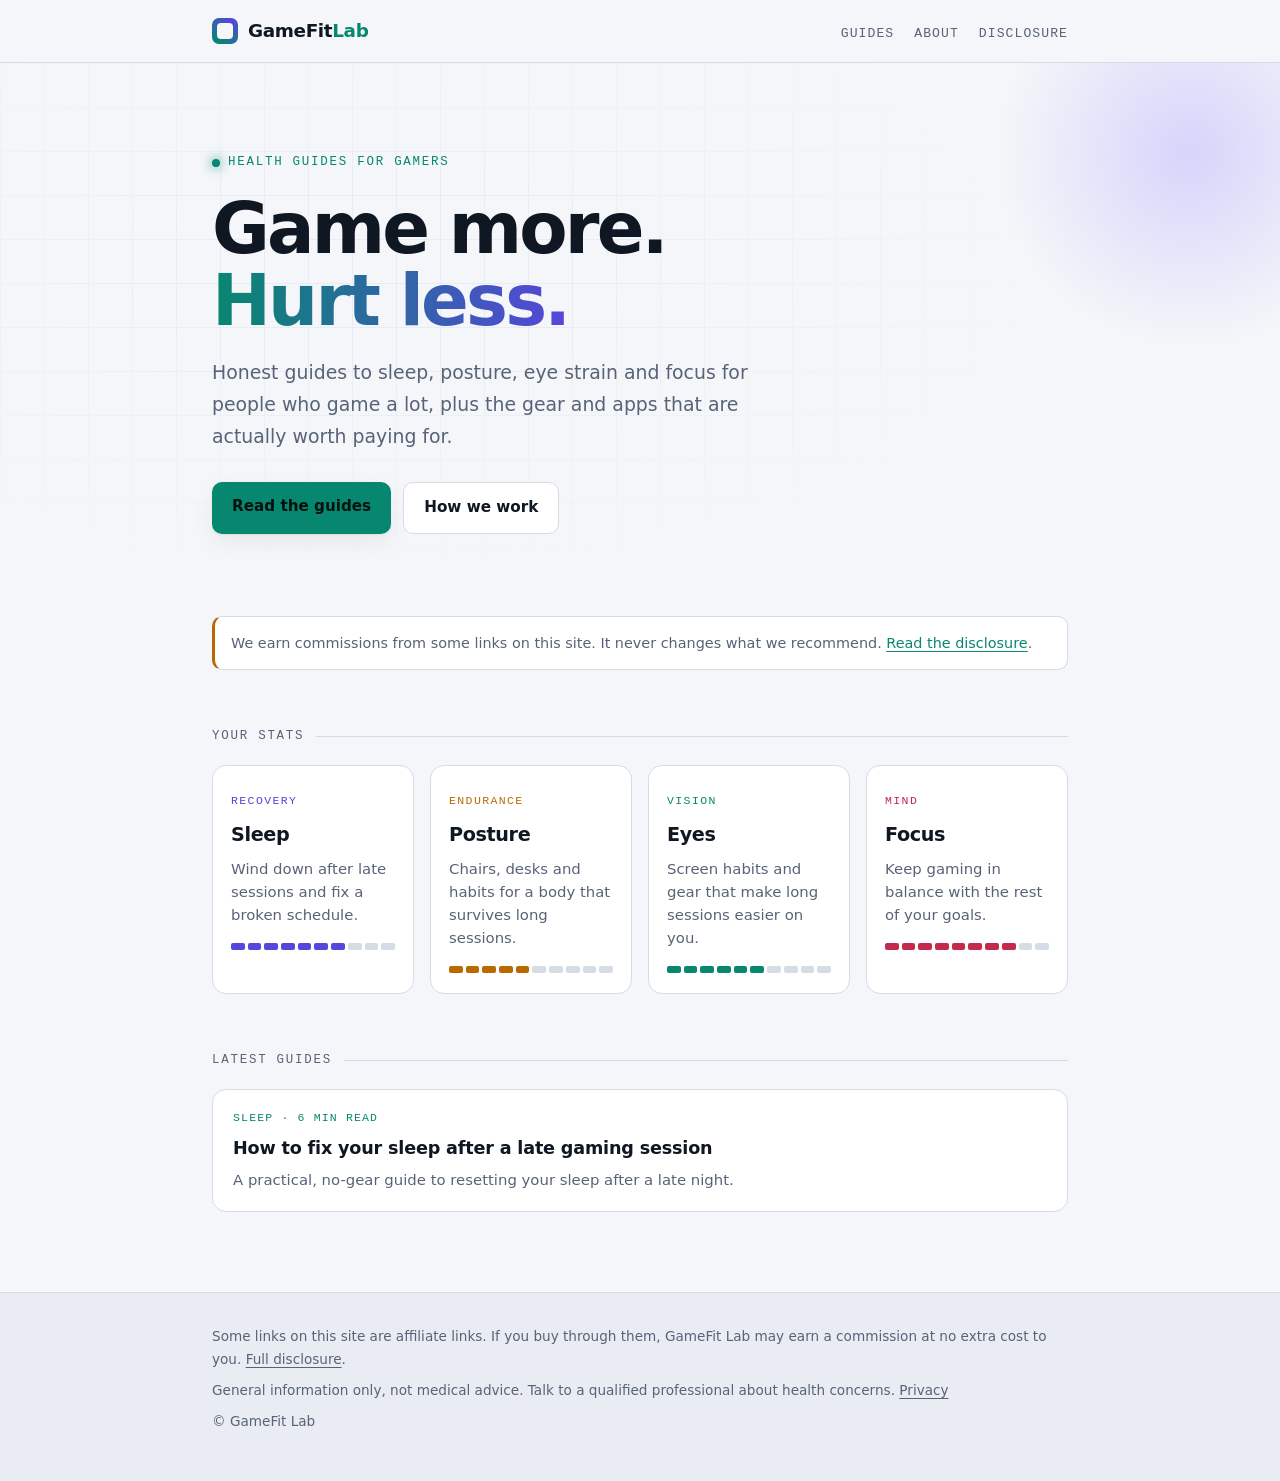
==== index.html @ e2cce4d8 "Add first article: fix sleep after late gaming; sitemap and styles" ====
<!doctype html>
<html lang="en">
<head>
<meta charset="utf-8">
<meta name="viewport" content="width=device-width,initial-scale=1">
<title>GameFit Lab: Health Guides for Gamers</title>
<meta name="description" content="Practical, honest guides to sleep, posture, eye strain and focus for people who game a lot.">
<link rel="canonical" href="https://gamefit.gac-labs.com/">
<link rel="icon" type="image/svg+xml" href="/favicon.svg">
<link rel="stylesheet" href="/assets/css/style.css">
</head>
<body>
<header class="site"><div class="wrap">
<a class="brand" href="/"><span class="mark"></span><span>GameFit<b>Lab</b></span></a>
<nav><a href="/blog/">Guides</a><a href="/about/">About</a><a href="/disclosure/">Disclosure</a></nav>
</div></header>
<main>
<section class="hero"><div class="wrap">
<span class="eyebrow">Health guides for gamers</span>
<h1>Game more.<br><em>Hurt less.</em></h1>
<p class="lede">Honest guides to sleep, posture, eye strain and focus for people who game a lot, plus the gear and apps that are actually worth paying for.</p>
<div class="btns"><a class="btn primary" href="/blog/">Read the guides</a><a class="btn ghost" href="/about/">How we work</a></div>
</div></section>
<div class="wrap wide">
<div class="notice"><span>We earn commissions from some links on this site. It never changes what we recommend. <a href="/disclosure/">Read the disclosure</a>.</span></div>
<div class="sec">Your stats</div>
<div class="stats">
<a class="stat s-sleep" href="/blog/" style="text-decoration:none;color:inherit"><span class="tag">Recovery</span><h3>Sleep</h3><p>Wind down after late sessions and fix a broken schedule.</p><div class="bar" aria-hidden="true"><i class="on"></i><i class="on"></i><i class="on"></i><i class="on"></i><i class="on"></i><i class="on"></i><i class="on"></i><i></i><i></i><i></i></div></a>
<a class="stat s-posture" href="/blog/" style="text-decoration:none;color:inherit"><span class="tag">Endurance</span><h3>Posture</h3><p>Chairs, desks and habits for a body that survives long sessions.</p><div class="bar" aria-hidden="true"><i class="on"></i><i class="on"></i><i class="on"></i><i class="on"></i><i class="on"></i><i></i><i></i><i></i><i></i><i></i></div></a>
<a class="stat s-eyes" href="/blog/" style="text-decoration:none;color:inherit"><span class="tag">Vision</span><h3>Eyes</h3><p>Screen habits and gear that make long sessions easier on you.</p><div class="bar" aria-hidden="true"><i class="on"></i><i class="on"></i><i class="on"></i><i class="on"></i><i class="on"></i><i class="on"></i><i></i><i></i><i></i><i></i></div></a>
<a class="stat s-focus" href="/blog/" style="text-decoration:none;color:inherit"><span class="tag">Mind</span><h3>Focus</h3><p>Keep gaming in balance with the rest of your goals.</p><div class="bar" aria-hidden="true"><i class="on"></i><i class="on"></i><i class="on"></i><i class="on"></i><i class="on"></i><i class="on"></i><i class="on"></i><i class="on"></i><i></i><i></i></div></a>
</div>
<div class="sec">Latest guides</div>
<ul class="postlist"><li><a class="post" href="/blog/fix-sleep-after-late-gaming/"><div class="m">Sleep &middot; 6 min read</div><div class="t">How to fix your sleep after a late gaming session</div><div class="d">A practical, no-gear guide to resetting your sleep after a late night.</div></a></li></ul>
</div>
</main>
<footer class="site"><div class="wrap">
<p>Some links on this site are affiliate links. If you buy through them, GameFit Lab may earn a commission at no extra cost to you. <a href="/disclosure/">Full disclosure</a>.</p>
<p>General information only, not medical advice. Talk to a qualified professional about health concerns. <a href="/privacy/">Privacy</a></p>
<p>&copy; GameFit Lab</p>
</div></footer>
</body>
</html>
---- assets/css/style.css ----
:root{
  --bg:#0a0d12;--bg2:#10151d;--card:#131923;--line:#223042;--text:#e9eef5;--muted:#93a0b4;
  --teal:#2ee6c8;--amber:#ffb454;--rose:#ff6b8b;--violet:#8b7bff;
  --glow:0 0 0 1px rgba(46,230,200,.25),0 8px 30px rgba(46,230,200,.08);
  --mono:ui-monospace,SFMono-Regular,Menlo,Consolas,monospace;
  --sans:ui-sans-serif,system-ui,-apple-system,"Segoe UI",Roboto,sans-serif;
}
@media (prefers-color-scheme:light){:root{
  --bg:#f4f6f9;--bg2:#e9edf3;--card:#fff;--line:#d5dce6;--text:#0f1722;--muted:#586377;
  --teal:#07876f;--amber:#b86a00;--rose:#c2294d;--violet:#5646d9;
  --glow:0 1px 2px rgba(15,23,34,.06),0 8px 24px rgba(15,23,34,.06);}}
*{box-sizing:border-box}
html{scroll-behavior:smooth}
body{margin:0;background:var(--bg);color:var(--text);font:17px/1.7 var(--sans);-webkit-font-smoothing:antialiased}
a{color:var(--teal);text-underline-offset:3px}
.wrap{max-width:900px;margin:0 auto;padding:0 22px}
main.wrap{max-width:760px}
main.wide{max-width:900px}

/* header */
header.site{position:sticky;top:0;z-index:10;background:color-mix(in srgb,var(--bg) 85%,transparent);backdrop-filter:blur(10px);border-bottom:1px solid var(--line)}
header.site .wrap{display:flex;justify-content:space-between;align-items:center;height:62px}
.brand{display:flex;align-items:center;gap:10px;font-weight:800;letter-spacing:-.02em;font-size:1.15rem;text-decoration:none;color:var(--text)}
.brand b{color:var(--teal);font-weight:800}
.mark{width:26px;height:26px;border-radius:7px;background:conic-gradient(from 210deg,var(--teal),var(--violet),var(--teal));position:relative}
.mark:after{content:"";position:absolute;inset:5px;border-radius:4px;background:var(--bg)}
nav a{margin-left:20px;color:var(--muted);text-decoration:none;font-family:var(--mono);font-size:.82rem;text-transform:uppercase;letter-spacing:.08em}
nav a:hover{color:var(--teal)}

/* hero */
.hero{position:relative;padding:84px 0 56px;overflow:hidden}
.hero:before{content:"";position:absolute;inset:0;background-image:linear-gradient(var(--line) 1px,transparent 1px),linear-gradient(90deg,var(--line) 1px,transparent 1px);background-size:44px 44px;opacity:.35;mask-image:radial-gradient(ellipse 70% 80% at 30% 40%,#000 20%,transparent 75%);-webkit-mask-image:radial-gradient(ellipse 70% 80% at 30% 40%,#000 20%,transparent 75%)}
.hero:after{content:"";position:absolute;width:420px;height:420px;right:-120px;top:-120px;background:radial-gradient(circle,rgba(139,123,255,.28),transparent 65%);pointer-events:none}
.hero .wrap{position:relative;z-index:1}
.eyebrow{font-family:var(--mono);font-size:.78rem;letter-spacing:.14em;text-transform:uppercase;color:var(--teal);display:inline-flex;align-items:center;gap:8px}
.eyebrow:before{content:"";width:8px;height:8px;border-radius:50%;background:var(--teal);box-shadow:0 0 12px var(--teal)}
.hero h1{font-size:clamp(2.6rem,7vw,4.4rem);line-height:1.02;letter-spacing:-.04em;margin:18px 0 18px;font-weight:850}
.hero h1 em{font-style:normal;background:linear-gradient(90deg,var(--teal),var(--violet));-webkit-background-clip:text;background-clip:text;color:transparent}
.hero p.lede{color:var(--muted);font-size:1.18rem;max-width:560px;margin:0 0 30px}
.btns{display:flex;gap:12px;flex-wrap:wrap}
.btn{display:inline-block;padding:12px 20px;border-radius:10px;font-weight:700;text-decoration:none;font-size:.95rem}
.btn.primary{background:var(--teal);color:#04120f;box-shadow:var(--glow)}
.btn.ghost{border:1px solid var(--line);color:var(--text);background:var(--card)}
.btn:hover{transform:translateY(-1px)}

/* section heads */
.sec{font-family:var(--mono);font-size:.78rem;letter-spacing:.14em;text-transform:uppercase;color:var(--muted);margin:56px 0 18px;display:flex;align-items:center;gap:12px}
.sec:after{content:"";flex:1;height:1px;background:var(--line)}

/* stat cards */
.stats{display:grid;grid-template-columns:repeat(auto-fit,minmax(170px,1fr));gap:16px}
.stat{background:var(--card);border:1px solid var(--line);border-radius:14px;padding:18px 18px 20px;transition:.2s;position:relative}
.stat:hover{border-color:var(--c);box-shadow:0 10px 30px color-mix(in srgb,var(--c) 14%,transparent);transform:translateY(-2px)}
.stat .tag{font-family:var(--mono);font-size:.72rem;letter-spacing:.12em;text-transform:uppercase;color:var(--c)}
.stat h3{margin:6px 0 6px;font-size:1.2rem;letter-spacing:-.02em}
.stat p{margin:0 0 16px;color:var(--muted);font-size:.93rem;line-height:1.55}
.bar{display:grid;grid-template-columns:repeat(10,1fr);gap:3px}
.bar i{height:7px;border-radius:2px;background:var(--line)}
.bar i.on{background:var(--c)}
.s-sleep{--c:var(--violet)}.s-posture{--c:var(--amber)}.s-eyes{--c:var(--teal)}.s-focus{--c:var(--rose)}

/* notice + cards */
.notice{display:flex;gap:12px;align-items:flex-start;background:var(--card);border:1px solid var(--line);border-left:3px solid var(--amber);border-radius:10px;padding:14px 16px;color:var(--muted);font-size:.9rem;margin:26px 0}
.panel{background:var(--card);border:1px dashed var(--line);border-radius:14px;padding:26px;color:var(--muted)}
.panel strong{color:var(--text)}

/* article pages */
article h1{font-size:clamp(2rem,5vw,2.7rem);line-height:1.12;letter-spacing:-.035em;margin:56px 0 10px}
article h2{font-size:1.45rem;letter-spacing:-.02em;margin:2.2rem 0 .6rem}
article p,article li{color:color-mix(in srgb,var(--text) 88%,var(--muted))}
article ul{padding-left:1.2rem}
.page-title{font-size:clamp(2rem,5vw,2.7rem);letter-spacing:-.035em;margin:56px 0 10px}

footer.site{border-top:1px solid var(--line);margin-top:80px;padding:32px 0 40px;color:var(--muted);font-size:.85rem;background:var(--bg2)}
footer.site a{color:var(--muted)}
footer.site p{margin:0 0 8px}
@media (max-width:560px){nav a{margin-left:14px}.hero{padding:56px 0 40px}}

/* article extras */
.meta{font-family:var(--mono);font-size:.78rem;letter-spacing:.08em;text-transform:uppercase;color:var(--muted);margin:0 0 28px}
.lead{font-size:1.18rem;color:var(--muted)}
.callout{background:var(--card);border:1px solid var(--line);border-left:3px solid var(--teal);border-radius:10px;padding:14px 18px;margin:26px 0;color:var(--muted);font-size:.95rem}
.callout strong{color:var(--text)}
table{width:100%;border-collapse:collapse;margin:22px 0;font-size:.95rem;background:var(--card);border:1px solid var(--line);border-radius:10px;overflow:hidden}
th,td{text-align:left;padding:12px 14px;border-bottom:1px solid var(--line);vertical-align:top}
th{font-family:var(--mono);font-size:.74rem;letter-spacing:.1em;text-transform:uppercase;color:var(--teal);background:var(--bg2)}
tr:last-child td{border-bottom:0}
.postlist{list-style:none;padding:0;margin:0}
.postlist li{margin:0 0 14px}
.postlist a.post{display:block;background:var(--card);border:1px solid var(--line);border-radius:14px;padding:18px 20px;text-decoration:none;color:var(--text);transition:.2s}
.postlist a.post:hover{border-color:var(--teal);transform:translateY(-2px)}
.postlist .t{font-weight:700;font-size:1.1rem;letter-spacing:-.01em}
.postlist .d{color:var(--muted);font-size:.93rem;margin-top:4px}
.postlist .m{font-family:var(--mono);font-size:.72rem;letter-spacing:.1em;text-transform:uppercase;color:var(--teal);margin-bottom:6px}
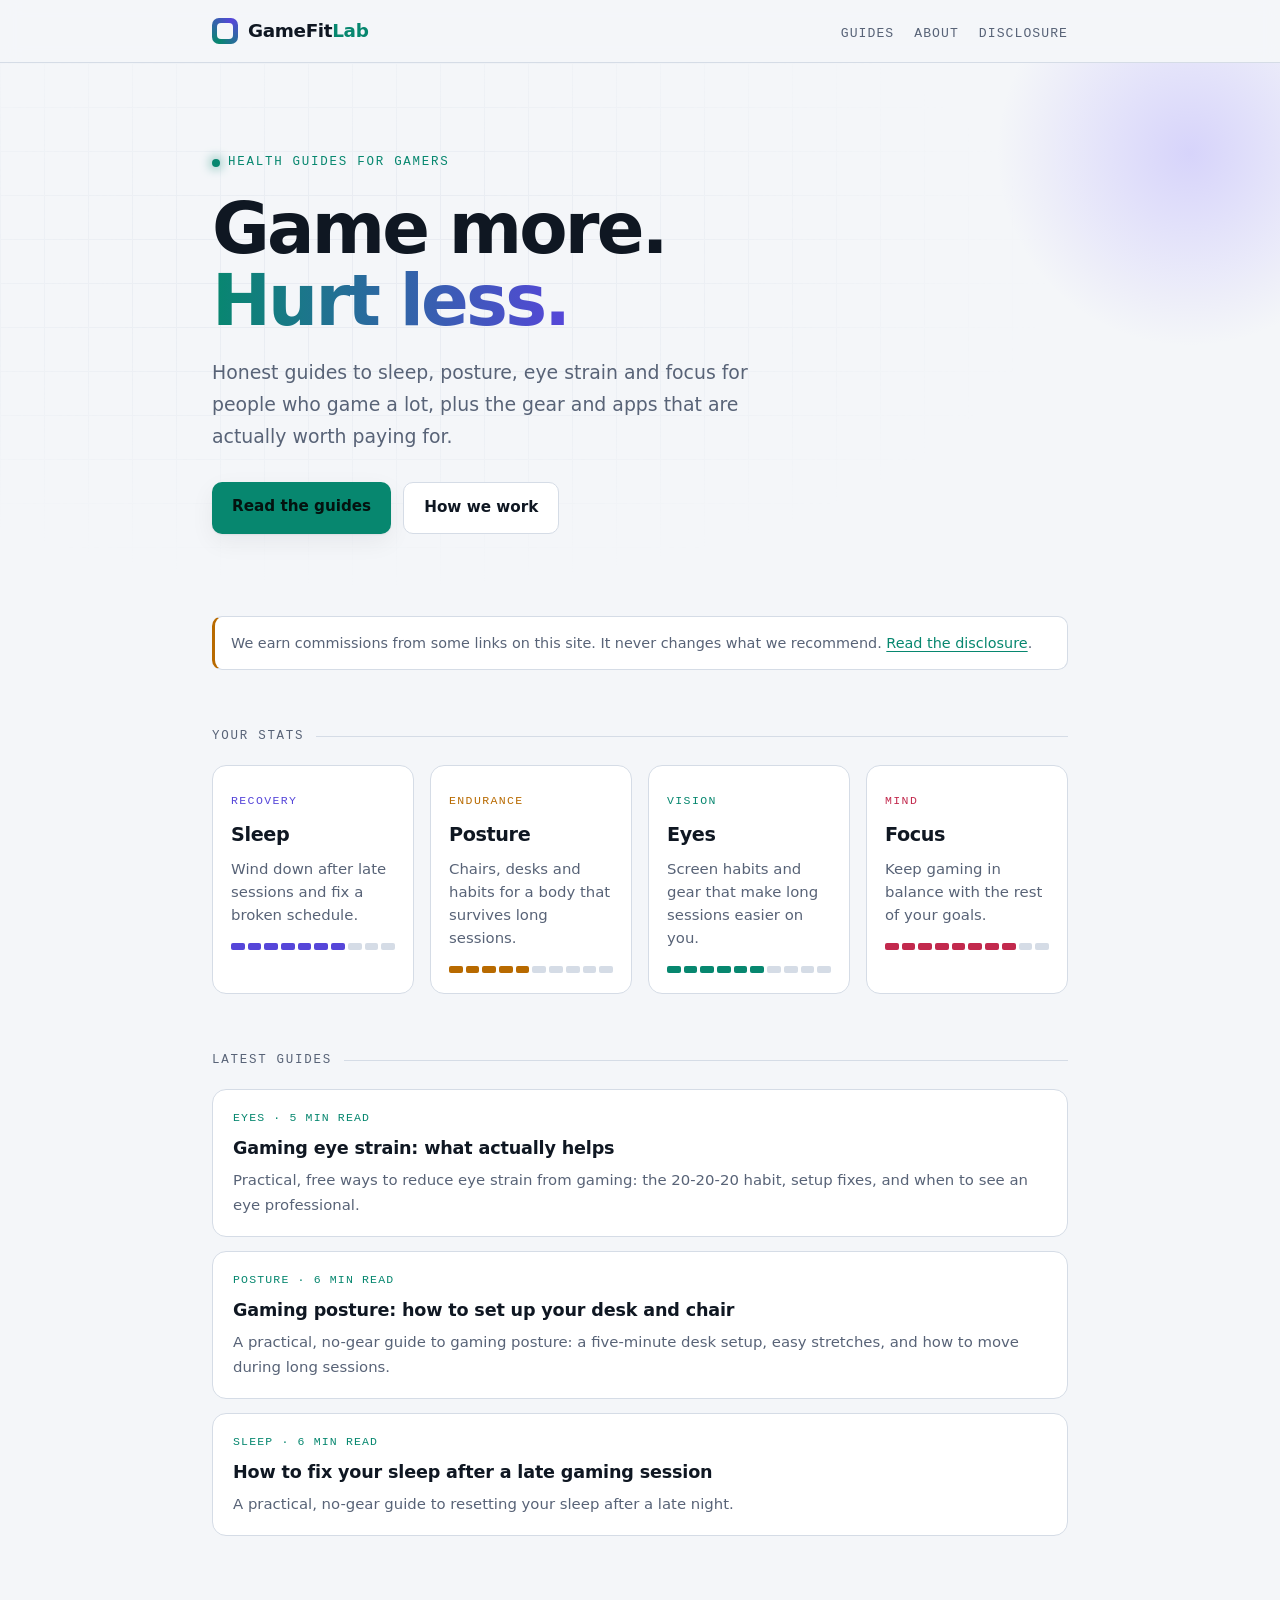
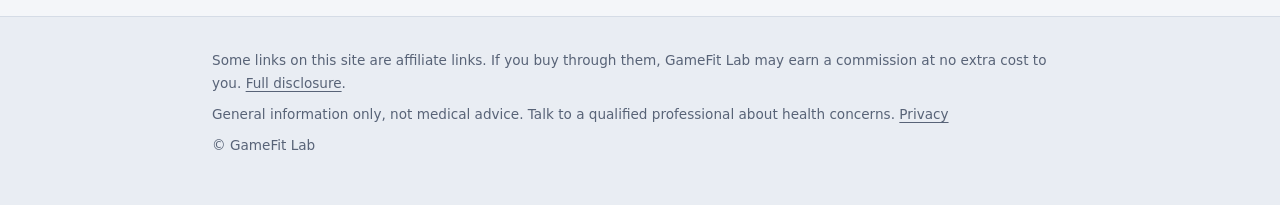
==== commit fa6b14fa: "Publish: Gaming eye strain: what actually helps" ====
--- a/index.html
+++ b/index.html
@@ -31,7 +31,7 @@
 <a class="stat s-focus" href="/blog/" style="text-decoration:none;color:inherit"><span class="tag">Mind</span><h3>Focus</h3><p>Keep gaming in balance with the rest of your goals.</p><div class="bar" aria-hidden="true"><i class="on"></i><i class="on"></i><i class="on"></i><i class="on"></i><i class="on"></i><i class="on"></i><i class="on"></i><i class="on"></i><i></i><i></i></div></a>
 </div>
 <div class="sec">Latest guides</div>
-<ul class="postlist"><li><a class="post" href="/blog/fix-sleep-after-late-gaming/"><div class="m">Sleep &middot; 6 min read</div><div class="t">How to fix your sleep after a late gaming session</div><div class="d">A practical, no-gear guide to resetting your sleep after a late night.</div></a></li></ul>
+<ul class="postlist"><li><a class="post" href="/blog/gaming-eye-strain-guide/"><div class="m">Eyes &middot; 5 min read</div><div class="t">Gaming eye strain: what actually helps</div><div class="d">Practical, free ways to reduce eye strain from gaming: the 20-20-20 habit, setup fixes, and when to see an eye professional.</div></a></li><li><a class="post" href="/blog/gaming-posture-setup-guide/"><div class="m">Posture &middot; 6 min read</div><div class="t">Gaming posture: how to set up your desk and chair</div><div class="d">A practical, no-gear guide to gaming posture: a five-minute desk setup, easy stretches, and how to move during long sessions.</div></a></li><li><a class="post" href="/blog/fix-sleep-after-late-gaming/"><div class="m">Sleep &middot; 6 min read</div><div class="t">How to fix your sleep after a late gaming session</div><div class="d">A practical, no-gear guide to resetting your sleep after a late night.</div></a></li></ul>
 </div>
 </main>
 <footer class="site"><div class="wrap">
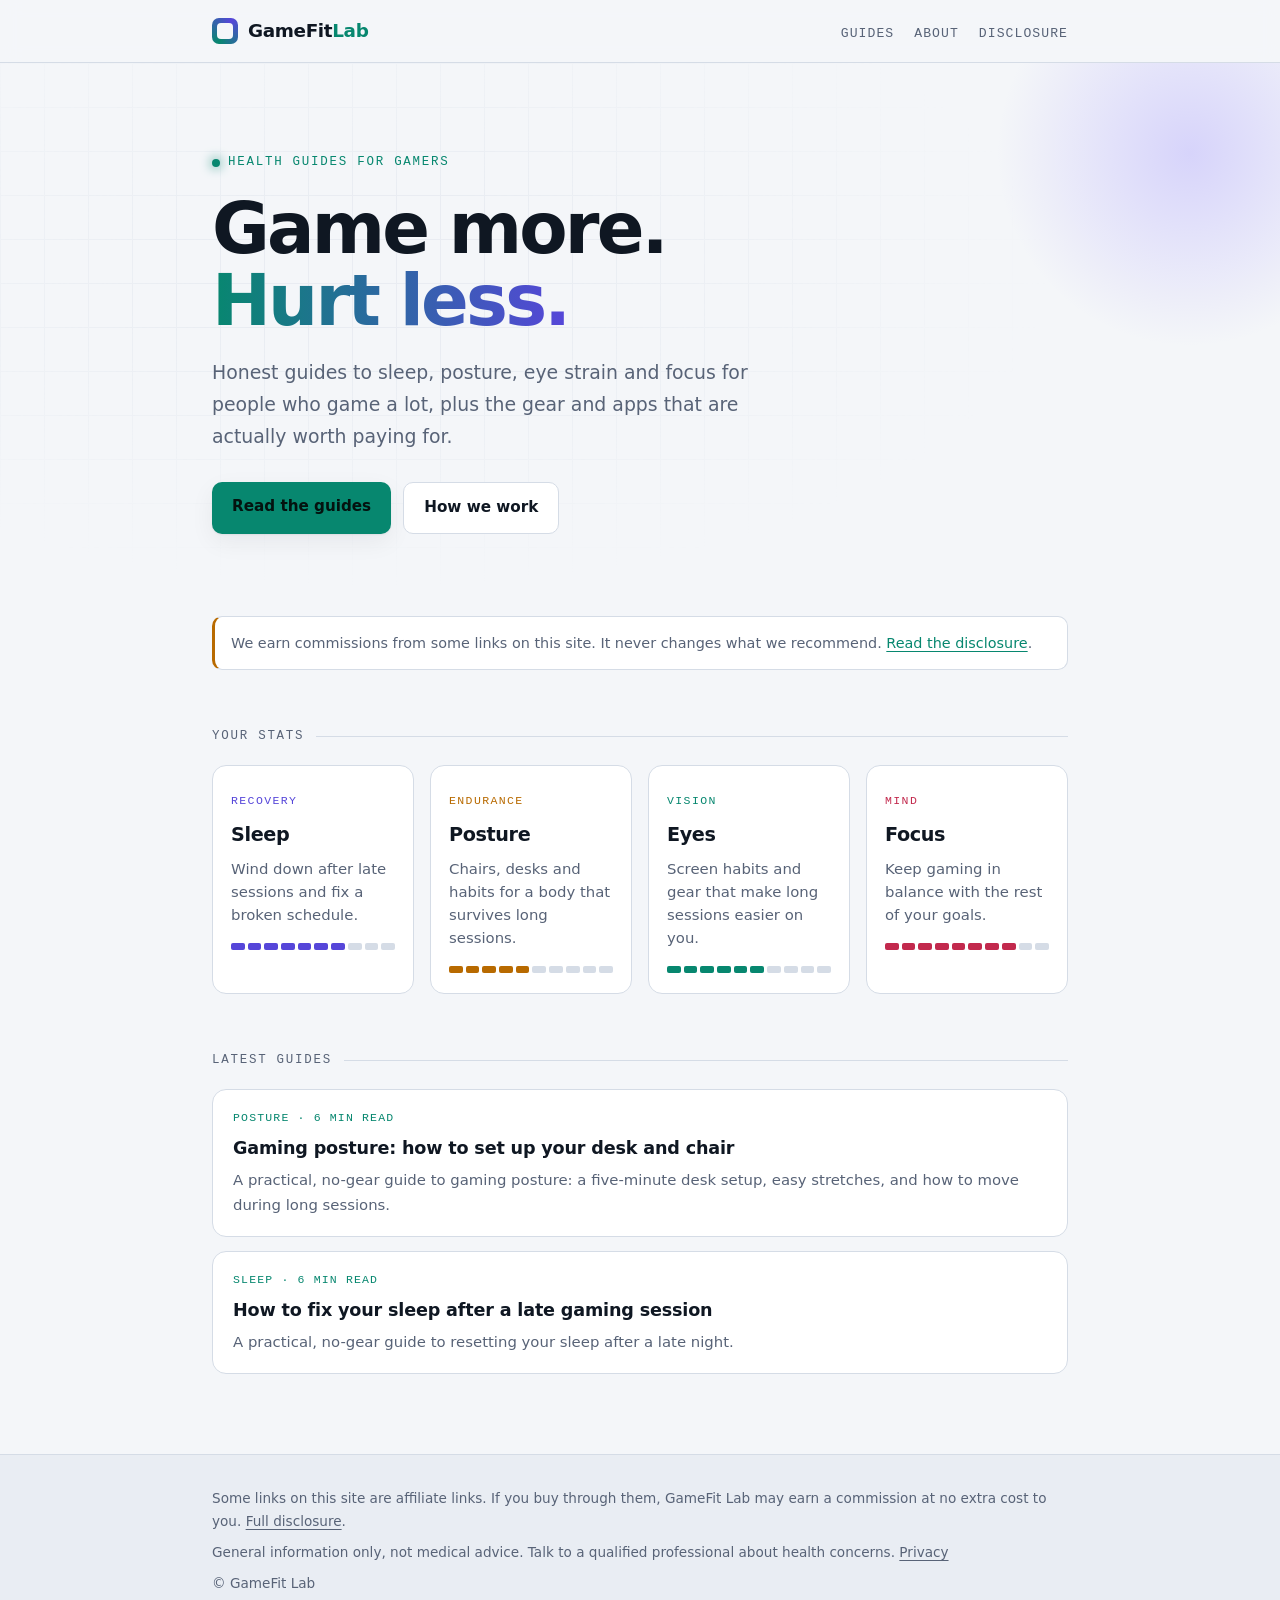
==== commit 26d9ce65: "Publish: Gaming posture: how to set up your desk and chair" ====
--- a/index.html
+++ b/index.html
@@ -31,7 +31,7 @@
 <a class="stat s-focus" href="/blog/" style="text-decoration:none;color:inherit"><span class="tag">Mind</span><h3>Focus</h3><p>Keep gaming in balance with the rest of your goals.</p><div class="bar" aria-hidden="true"><i class="on"></i><i class="on"></i><i class="on"></i><i class="on"></i><i class="on"></i><i class="on"></i><i class="on"></i><i class="on"></i><i></i><i></i></div></a>
 </div>
 <div class="sec">Latest guides</div>
-<ul class="postlist"><li><a class="post" href="/blog/gaming-eye-strain-guide/"><div class="m">Eyes &middot; 5 min read</div><div class="t">Gaming eye strain: what actually helps</div><div class="d">Practical, free ways to reduce eye strain from gaming: the 20-20-20 habit, setup fixes, and when to see an eye professional.</div></a></li><li><a class="post" href="/blog/gaming-posture-setup-guide/"><div class="m">Posture &middot; 6 min read</div><div class="t">Gaming posture: how to set up your desk and chair</div><div class="d">A practical, no-gear guide to gaming posture: a five-minute desk setup, easy stretches, and how to move during long sessions.</div></a></li><li><a class="post" href="/blog/fix-sleep-after-late-gaming/"><div class="m">Sleep &middot; 6 min read</div><div class="t">How to fix your sleep after a late gaming session</div><div class="d">A practical, no-gear guide to resetting your sleep after a late night.</div></a></li></ul>
+<ul class="postlist"><li><a class="post" href="/blog/gaming-posture-setup-guide/"><div class="m">Posture &middot; 6 min read</div><div class="t">Gaming posture: how to set up your desk and chair</div><div class="d">A practical, no-gear guide to gaming posture: a five-minute desk setup, easy stretches, and how to move during long sessions.</div></a></li><li><a class="post" href="/blog/fix-sleep-after-late-gaming/"><div class="m">Sleep &middot; 6 min read</div><div class="t">How to fix your sleep after a late gaming session</div><div class="d">A practical, no-gear guide to resetting your sleep after a late night.</div></a></li></ul>
 </div>
 </main>
 <footer class="site"><div class="wrap">
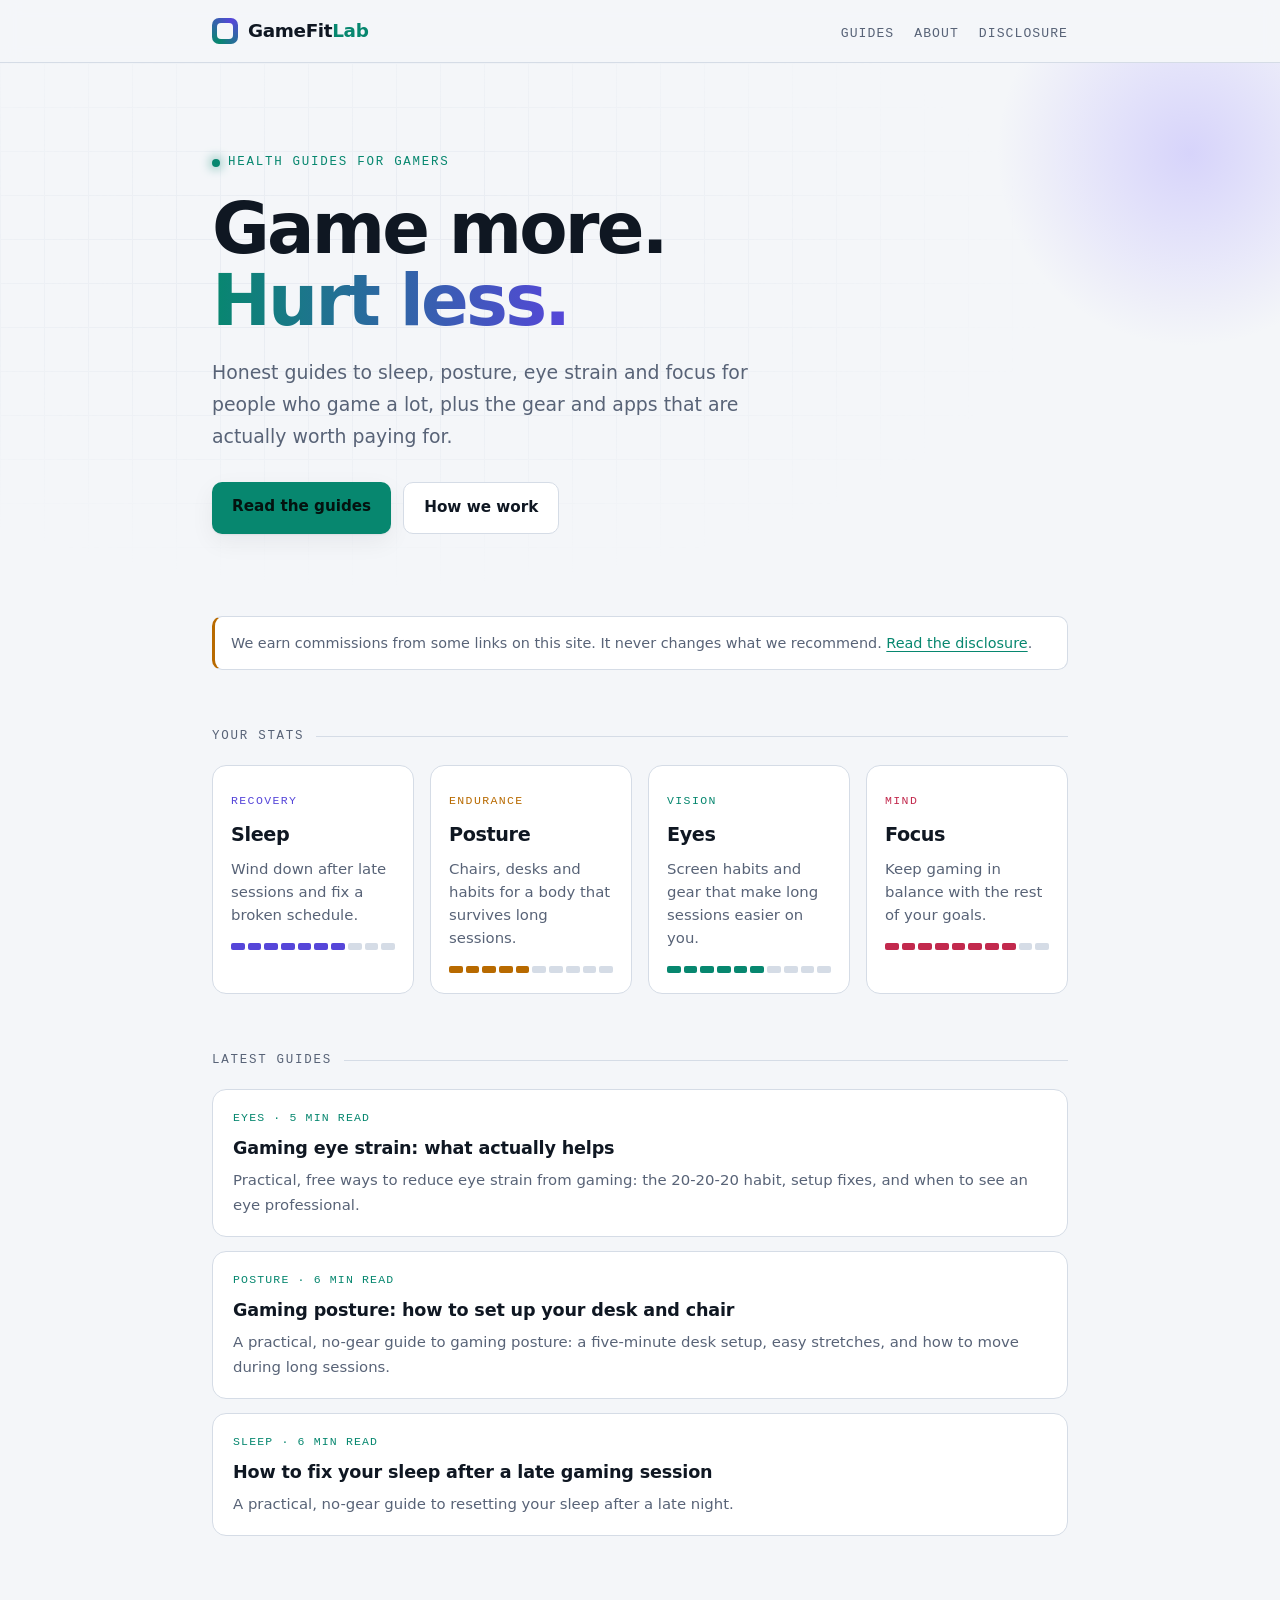
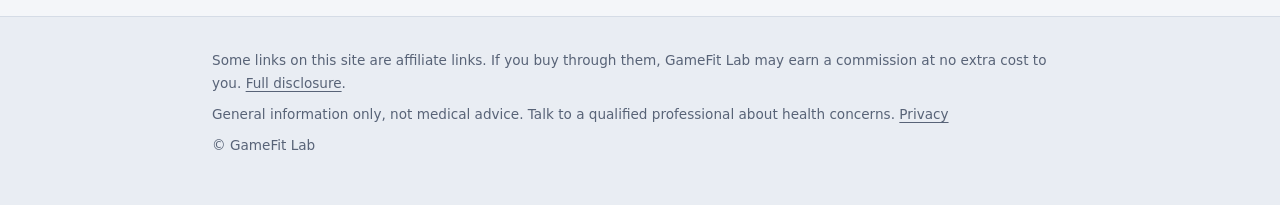
==== commit 87921a2f: "Add Impact verification script; disclose affiliate tracking in privacy policy" ====
--- a/index.html
+++ b/index.html
@@ -8,6 +8,7 @@
 <link rel="canonical" href="https://gamefit.gac-labs.com/">
 <link rel="icon" type="image/svg+xml" href="/favicon.svg">
 <link rel="stylesheet" href="/assets/css/style.css">
+<script type="text/javascript">(function(i,m,p,a,c,t){c.ire_o=p;c[p]=c[p]||function(){(c[p].a=c[p].a||[]).push(arguments)};t=a.createElement(m);var z=a.getElementsByTagName(m)[0];t.async=1;t.src=i;z.parentNode.insertBefore(t,z)})('https://utt.impactcdn.com/P-A7906426-24a5-4eec-bb98-e21e0ab9063c1.js','script','impactStat',document,window);impactStat('transformLinks');impactStat('trackImpression');</script>
 </head>
 <body>
 <header class="site"><div class="wrap">
@@ -31,7 +32,7 @@
 <a class="stat s-focus" href="/blog/" style="text-decoration:none;color:inherit"><span class="tag">Mind</span><h3>Focus</h3><p>Keep gaming in balance with the rest of your goals.</p><div class="bar" aria-hidden="true"><i class="on"></i><i class="on"></i><i class="on"></i><i class="on"></i><i class="on"></i><i class="on"></i><i class="on"></i><i class="on"></i><i></i><i></i></div></a>
 </div>
 <div class="sec">Latest guides</div>
-<ul class="postlist"><li><a class="post" href="/blog/gaming-posture-setup-guide/"><div class="m">Posture &middot; 6 min read</div><div class="t">Gaming posture: how to set up your desk and chair</div><div class="d">A practical, no-gear guide to gaming posture: a five-minute desk setup, easy stretches, and how to move during long sessions.</div></a></li><li><a class="post" href="/blog/fix-sleep-after-late-gaming/"><div class="m">Sleep &middot; 6 min read</div><div class="t">How to fix your sleep after a late gaming session</div><div class="d">A practical, no-gear guide to resetting your sleep after a late night.</div></a></li></ul>
+<ul class="postlist"><li><a class="post" href="/blog/gaming-eye-strain-guide/"><div class="m">Eyes &middot; 5 min read</div><div class="t">Gaming eye strain: what actually helps</div><div class="d">Practical, free ways to reduce eye strain from gaming: the 20-20-20 habit, setup fixes, and when to see an eye professional.</div></a></li><li><a class="post" href="/blog/gaming-posture-setup-guide/"><div class="m">Posture &middot; 6 min read</div><div class="t">Gaming posture: how to set up your desk and chair</div><div class="d">A practical, no-gear guide to gaming posture: a five-minute desk setup, easy stretches, and how to move during long sessions.</div></a></li><li><a class="post" href="/blog/fix-sleep-after-late-gaming/"><div class="m">Sleep &middot; 6 min read</div><div class="t">How to fix your sleep after a late gaming session</div><div class="d">A practical, no-gear guide to resetting your sleep after a late night.</div></a></li></ul>
 </div>
 </main>
 <footer class="site"><div class="wrap">
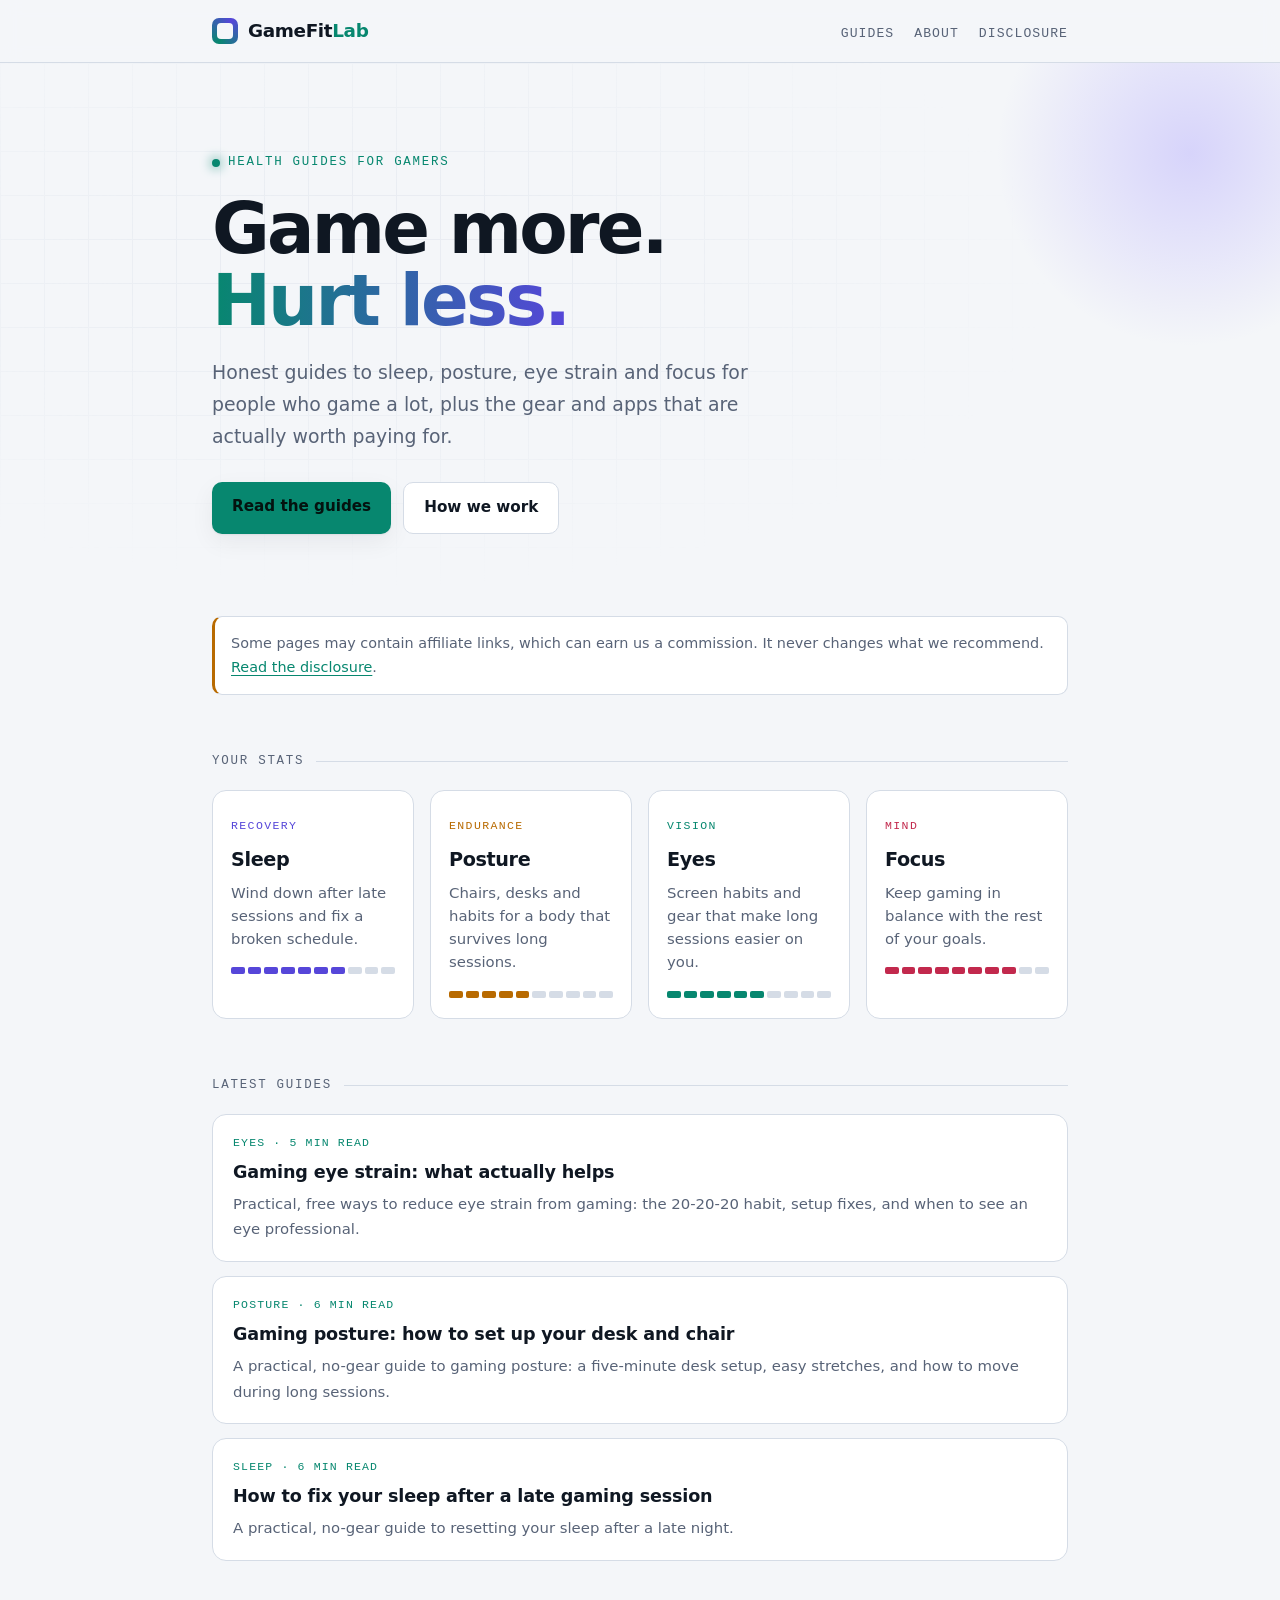
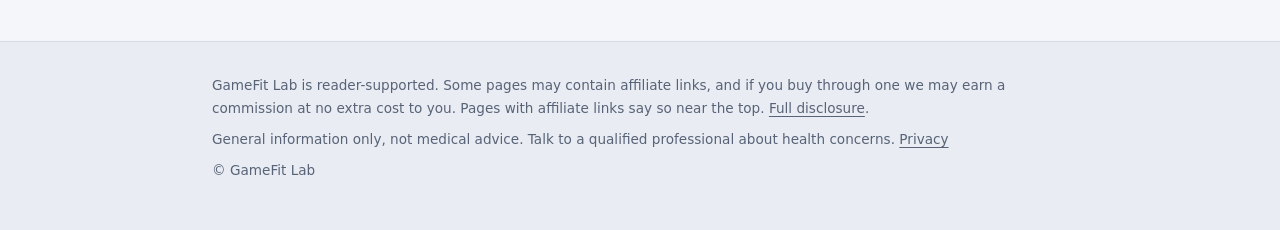
==== commit 8dc99e91: "SEO and compliance pass: titles, descriptions, OG, schema, sources, related links, 404, lastmod, hon" ====
--- a/index.html
+++ b/index.html
@@ -4,11 +4,19 @@
 <meta charset="utf-8">
 <meta name="viewport" content="width=device-width,initial-scale=1">
 <title>GameFit Lab: Health Guides for Gamers</title>
-<meta name="description" content="Practical, honest guides to sleep, posture, eye strain and focus for people who game a lot.">
+<meta name="description" content="Practical, honest health guides for gamers: fix your sleep, set up a body-friendly desk, ease eye strain and keep gaming in balance with the rest of your life.">
 <link rel="canonical" href="https://gamefit.gac-labs.com/">
+<meta property="og:site_name" content="GameFit Lab">
+<meta property="og:type" content="website">
+<meta property="og:title" content="GameFit Lab: Health Guides for Gamers">
+<meta property="og:description" content="Practical, honest health guides for gamers: fix your sleep, set up a body-friendly desk, ease eye strain and keep gaming in balance with the rest of your life.">
+<meta property="og:url" content="https://gamefit.gac-labs.com/">
+<meta name="twitter:card" content="summary">
+<meta name="twitter:title" content="GameFit Lab: Health Guides for Gamers">
+<meta name="twitter:description" content="Practical, honest health guides for gamers: fix your sleep, set up a body-friendly desk, ease eye strain and keep gaming in balance with the rest of your life.">
+
 <link rel="icon" type="image/svg+xml" href="/favicon.svg">
 <link rel="stylesheet" href="/assets/css/style.css">
-<script type="text/javascript">(function(i,m,p,a,c,t){c.ire_o=p;c[p]=c[p]||function(){(c[p].a=c[p].a||[]).push(arguments)};t=a.createElement(m);var z=a.getElementsByTagName(m)[0];t.async=1;t.src=i;z.parentNode.insertBefore(t,z)})('https://utt.impactcdn.com/P-A7906426-24a5-4eec-bb98-e21e0ab9063c1.js','script','impactStat',document,window);impactStat('transformLinks');impactStat('trackImpression');</script>
 </head>
 <body>
 <header class="site"><div class="wrap">
@@ -23,7 +31,7 @@
 <div class="btns"><a class="btn primary" href="/blog/">Read the guides</a><a class="btn ghost" href="/about/">How we work</a></div>
 </div></section>
 <div class="wrap wide">
-<div class="notice"><span>We earn commissions from some links on this site. It never changes what we recommend. <a href="/disclosure/">Read the disclosure</a>.</span></div>
+<div class="notice"><span>Some pages may contain affiliate links, which can earn us a commission. It never changes what we recommend. <a href="/disclosure/">Read the disclosure</a>.</span></div>
 <div class="sec">Your stats</div>
 <div class="stats">
 <a class="stat s-sleep" href="/blog/" style="text-decoration:none;color:inherit"><span class="tag">Recovery</span><h3>Sleep</h3><p>Wind down after late sessions and fix a broken schedule.</p><div class="bar" aria-hidden="true"><i class="on"></i><i class="on"></i><i class="on"></i><i class="on"></i><i class="on"></i><i class="on"></i><i class="on"></i><i></i><i></i><i></i></div></a>
@@ -36,7 +44,7 @@
 </div>
 </main>
 <footer class="site"><div class="wrap">
-<p>Some links on this site are affiliate links. If you buy through them, GameFit Lab may earn a commission at no extra cost to you. <a href="/disclosure/">Full disclosure</a>.</p>
+<p>GameFit Lab is reader-supported. Some pages may contain affiliate links, and if you buy through one we may earn a commission at no extra cost to you. Pages with affiliate links say so near the top. <a href="/disclosure/">Full disclosure</a>.</p>
 <p>General information only, not medical advice. Talk to a qualified professional about health concerns. <a href="/privacy/">Privacy</a></p>
 <p>&copy; GameFit Lab</p>
 </div></footer>
--- a/assets/css/style.css
+++ b/assets/css/style.css
@@ -92,3 +92,8 @@
 .postlist .t{font-weight:700;font-size:1.1rem;letter-spacing:-.01em}
 .postlist .d{color:var(--muted);font-size:.93rem;margin-top:4px}
 .postlist .m{font-family:var(--mono);font-size:.72rem;letter-spacing:.1em;text-transform:uppercase;color:var(--teal);margin-bottom:6px}
+
+.table-wrap{overflow-x:auto;margin:22px 0;-webkit-overflow-scrolling:touch}
+.table-wrap table{margin:0;min-width:480px}
+.sources{font-size:.92rem}
+.sources a{word-break:break-word}
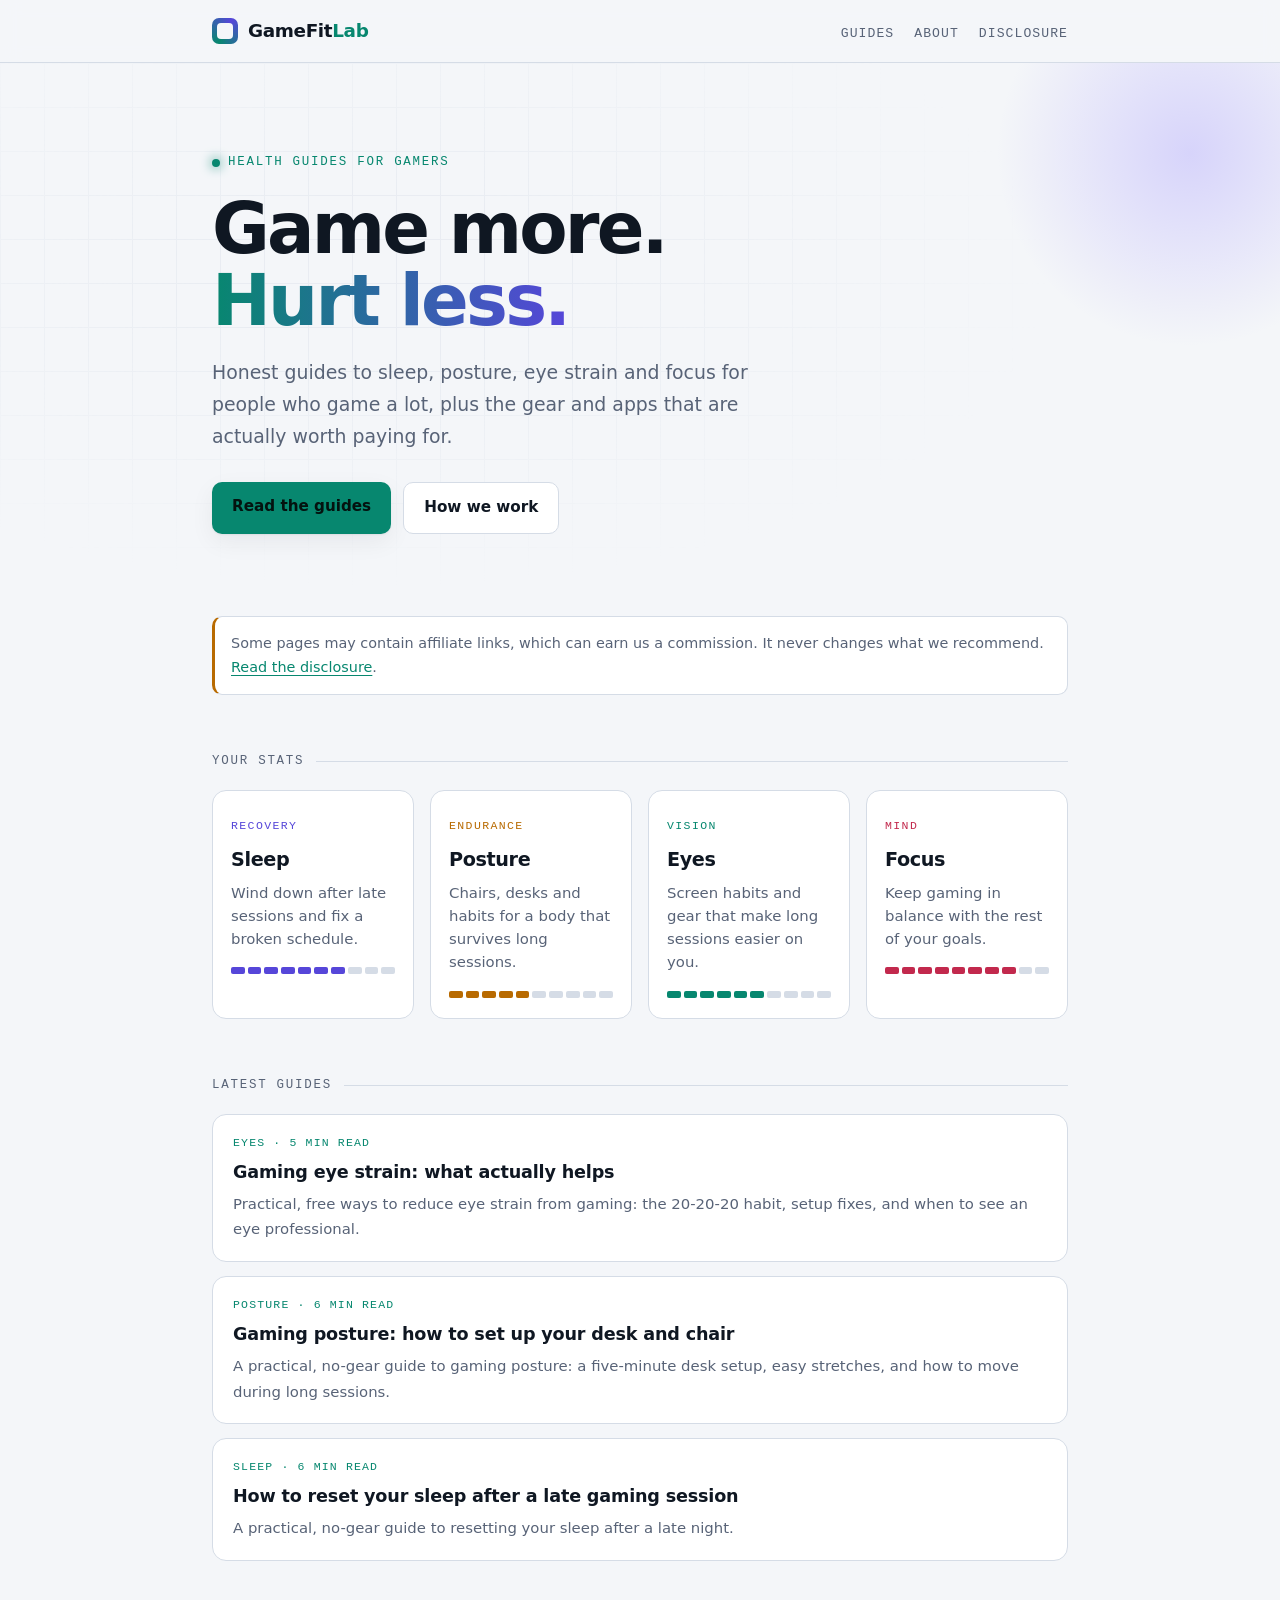
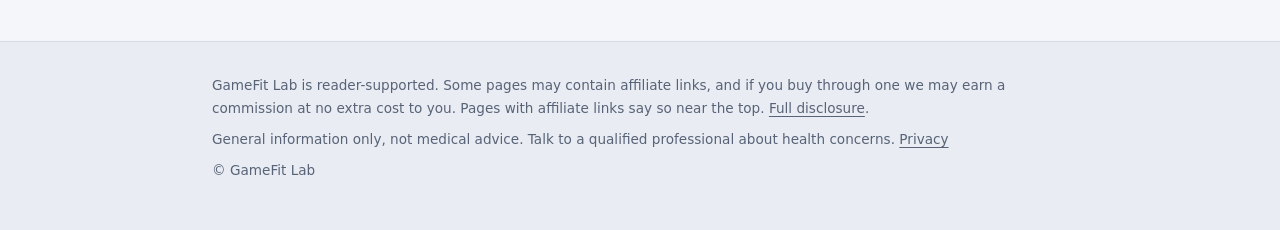
==== commit e2b9d9d0: "Soften sleep guide title and opening line" ====
--- a/index.html
+++ b/index.html
@@ -40,7 +40,7 @@
 <a class="stat s-focus" href="/blog/" style="text-decoration:none;color:inherit"><span class="tag">Mind</span><h3>Focus</h3><p>Keep gaming in balance with the rest of your goals.</p><div class="bar" aria-hidden="true"><i class="on"></i><i class="on"></i><i class="on"></i><i class="on"></i><i class="on"></i><i class="on"></i><i class="on"></i><i class="on"></i><i></i><i></i></div></a>
 </div>
 <div class="sec">Latest guides</div>
-<ul class="postlist"><li><a class="post" href="/blog/gaming-eye-strain-guide/"><div class="m">Eyes &middot; 5 min read</div><div class="t">Gaming eye strain: what actually helps</div><div class="d">Practical, free ways to reduce eye strain from gaming: the 20-20-20 habit, setup fixes, and when to see an eye professional.</div></a></li><li><a class="post" href="/blog/gaming-posture-setup-guide/"><div class="m">Posture &middot; 6 min read</div><div class="t">Gaming posture: how to set up your desk and chair</div><div class="d">A practical, no-gear guide to gaming posture: a five-minute desk setup, easy stretches, and how to move during long sessions.</div></a></li><li><a class="post" href="/blog/fix-sleep-after-late-gaming/"><div class="m">Sleep &middot; 6 min read</div><div class="t">How to fix your sleep after a late gaming session</div><div class="d">A practical, no-gear guide to resetting your sleep after a late night.</div></a></li></ul>
+<ul class="postlist"><li><a class="post" href="/blog/gaming-eye-strain-guide/"><div class="m">Eyes &middot; 5 min read</div><div class="t">Gaming eye strain: what actually helps</div><div class="d">Practical, free ways to reduce eye strain from gaming: the 20-20-20 habit, setup fixes, and when to see an eye professional.</div></a></li><li><a class="post" href="/blog/gaming-posture-setup-guide/"><div class="m">Posture &middot; 6 min read</div><div class="t">Gaming posture: how to set up your desk and chair</div><div class="d">A practical, no-gear guide to gaming posture: a five-minute desk setup, easy stretches, and how to move during long sessions.</div></a></li><li><a class="post" href="/blog/fix-sleep-after-late-gaming/"><div class="m">Sleep &middot; 6 min read</div><div class="t">How to reset your sleep after a late gaming session</div><div class="d">A practical, no-gear guide to resetting your sleep after a late night.</div></a></li></ul>
 </div>
 </main>
 <footer class="site"><div class="wrap">
